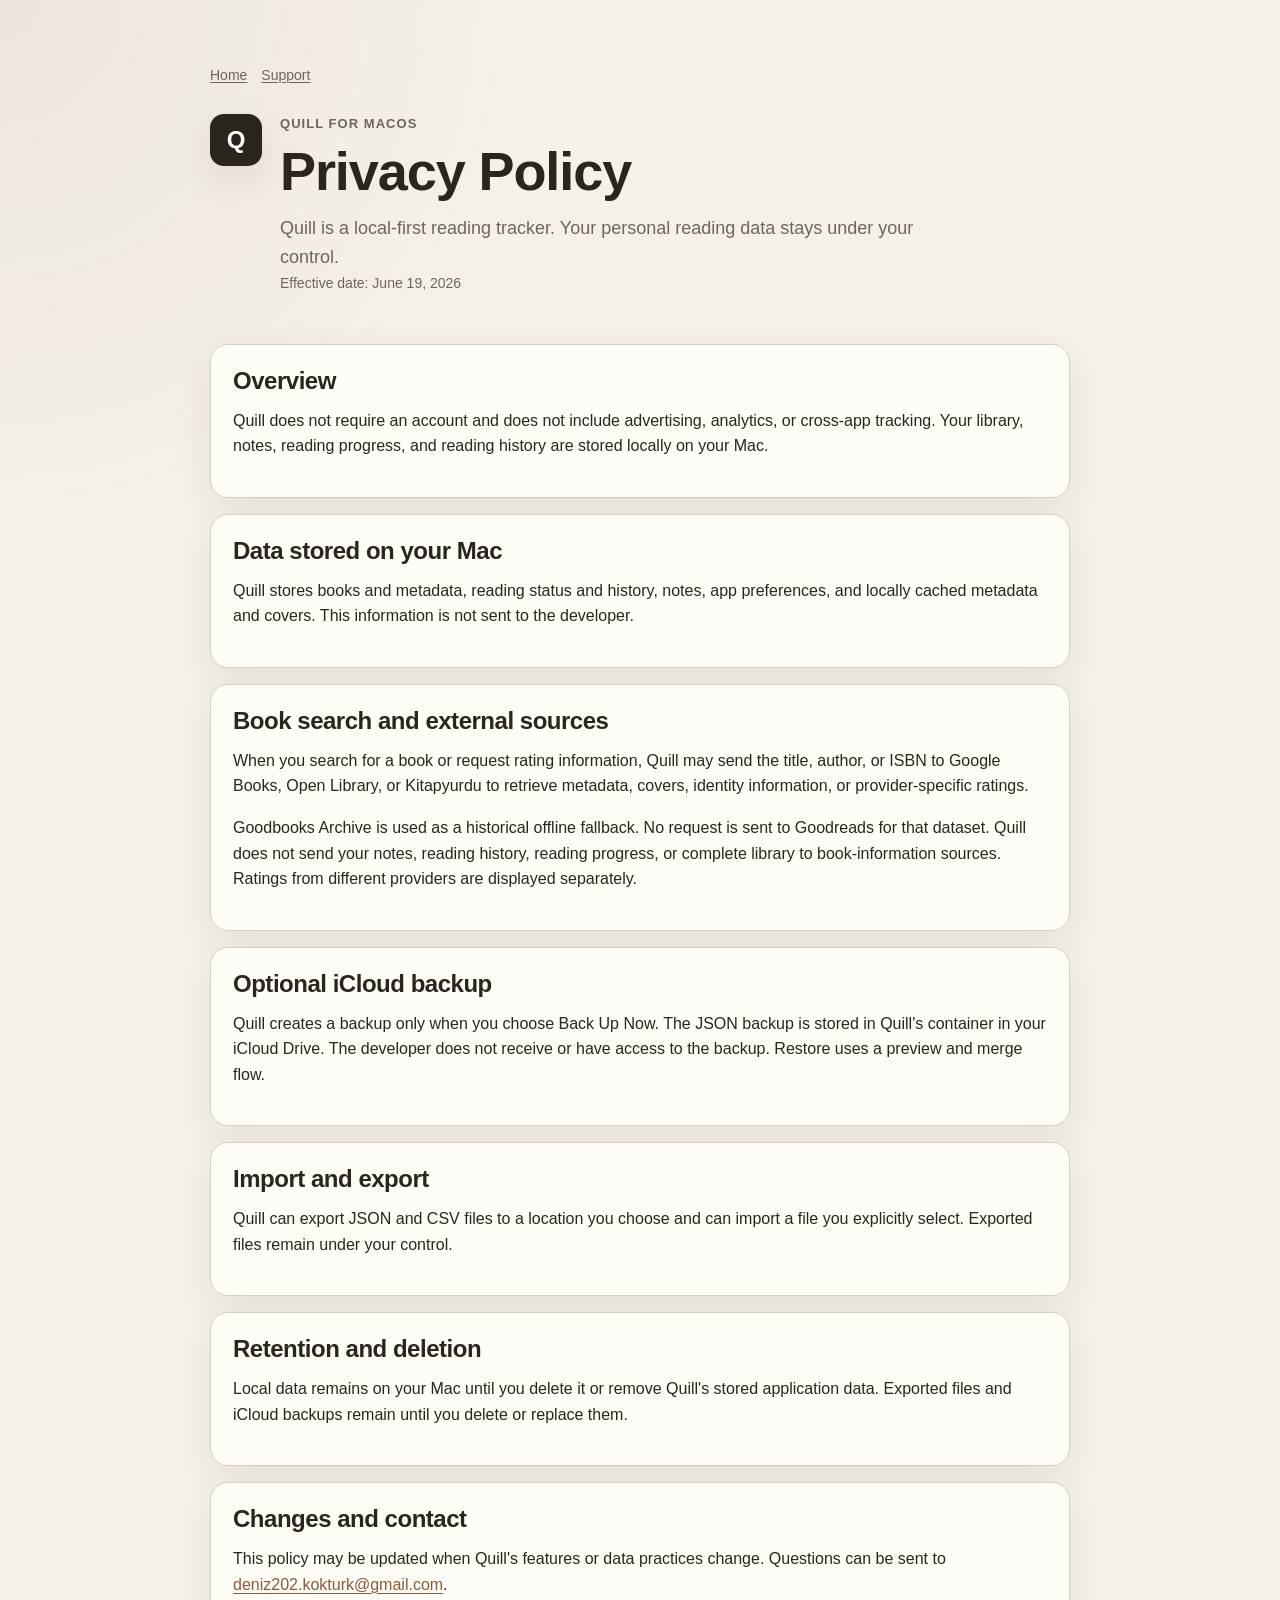
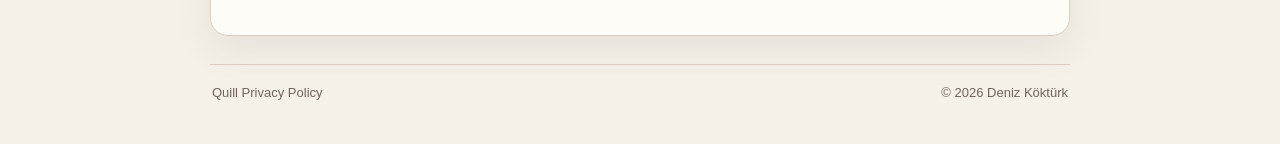
==== privacy.html @ 248c1a0f "Add Quill privacy policy" ====
<!doctype html>
<html lang="en">
<head>
  <meta charset="utf-8">
  <meta name="viewport" content="width=device-width, initial-scale=1">
  <meta name="description" content="Privacy Policy for Quill for macOS.">
  <title>Quill — Privacy Policy</title>
  <link rel="stylesheet" href="styles.css">
</head>
<body>
  <main class="shell">
    <nav class="nav"><a href="index.html">Home</a><a href="support.html">Support</a></nav>
    <header class="hero">
      <div class="mark" aria-hidden="true">Q</div>
      <div>
        <p class="eyebrow">Quill for macOS</p>
        <h1>Privacy Policy</h1>
        <p class="lede">Quill is a local-first reading tracker. Your personal reading data stays under your control.</p>
        <p class="meta">Effective date: June 19, 2026</p>
      </div>
    </header>

    <section class="policy-section">
      <h2>Overview</h2>
      <p>Quill does not require an account and does not include advertising, analytics, or cross-app tracking. Your library, notes, reading progress, and reading history are stored locally on your Mac.</p>
    </section>

    <section class="policy-section">
      <h2>Data stored on your Mac</h2>
      <p>Quill stores books and metadata, reading status and history, notes, app preferences, and locally cached metadata and covers. This information is not sent to the developer.</p>
    </section>

    <section class="policy-section">
      <h2>Book search and external sources</h2>
      <p>When you search for a book or request rating information, Quill may send the title, author, or ISBN to Google Books, Open Library, or Kitapyurdu to retrieve metadata, covers, identity information, or provider-specific ratings.</p>
      <p>Goodbooks Archive is used as a historical offline fallback. No request is sent to Goodreads for that dataset. Quill does not send your notes, reading history, reading progress, or complete library to book-information sources. Ratings from different providers are displayed separately.</p>
    </section>

    <section class="policy-section">
      <h2>Optional iCloud backup</h2>
      <p>Quill creates a backup only when you choose Back Up Now. The JSON backup is stored in Quill's container in your iCloud Drive. The developer does not receive or have access to the backup. Restore uses a preview and merge flow.</p>
    </section>

    <section class="policy-section">
      <h2>Import and export</h2>
      <p>Quill can export JSON and CSV files to a location you choose and can import a file you explicitly select. Exported files remain under your control.</p>
    </section>

    <section class="policy-section">
      <h2>Retention and deletion</h2>
      <p>Local data remains on your Mac until you delete it or remove Quill's stored application data. Exported files and iCloud backups remain until you delete or replace them.</p>
    </section>

    <section class="policy-section">
      <h2>Changes and contact</h2>
      <p>This policy may be updated when Quill's features or data practices change. Questions can be sent to <a href="mailto:deniz202.kokturk@gmail.com">deniz202.kokturk@gmail.com</a>.</p>
    </section>

    <footer><span>Quill Privacy Policy</span><span>© 2026 Deniz Köktürk</span></footer>
  </main>
</body>
</html>
---- styles.css ----
:root {
  color-scheme: light dark;
  --bg: #f5f1e9;
  --surface: #fffdf8;
  --surface-muted: #eee7dc;
  --text: #2b251f;
  --muted: #6f655b;
  --line: #d8cec1;
  --accent: #8a5a3b;
  --accent-soft: #ead9ca;
  --shadow: 0 14px 38px rgba(55, 42, 29, 0.08);
}

* {
  box-sizing: border-box;
}

html {
  background: var(--bg);
}

body {
  margin: 0;
  min-height: 100vh;
  background:
    radial-gradient(circle at top left, rgba(138, 90, 59, 0.08), transparent 34rem),
    var(--bg);
  color: var(--text);
  font-family: -apple-system, BlinkMacSystemFont, "SF Pro Text", "Segoe UI", sans-serif;
  line-height: 1.6;
}

a {
  color: var(--accent);
  text-decoration-thickness: 1px;
  text-underline-offset: 0.16em;
}

a:hover {
  text-decoration-thickness: 2px;
}

.shell {
  width: min(860px, calc(100% - 40px));
  margin: 0 auto;
  padding: 64px 0 40px;
}

.hero {
  display: flex;
  align-items: flex-start;
  gap: 18px;
  margin-bottom: 36px;
}

.mark {
  display: grid;
  place-items: center;
  flex: 0 0 52px;
  width: 52px;
  height: 52px;
  border-radius: 14px;
  background: var(--text);
  color: var(--surface);
  font-size: 24px;
  font-weight: 700;
  box-shadow: var(--shadow);
}

.eyebrow {
  margin: 0 0 4px;
  color: var(--muted);
  font-size: 13px;
  font-weight: 650;
  letter-spacing: 0.08em;
  text-transform: uppercase;
}

h1,
h2,
h3 {
  margin-top: 0;
  line-height: 1.2;
  letter-spacing: -0.02em;
}

h1 {
  margin-bottom: 10px;
  font-size: clamp(34px, 6vw, 54px);
}

h2 {
  margin-bottom: 12px;
  font-size: 24px;
}

h3 {
  margin-bottom: 8px;
  font-size: 18px;
}

p,
ul {
  margin-top: 0;
}

.lede {
  max-width: 660px;
  margin-bottom: 0;
  color: var(--muted);
  font-size: 18px;
}

.card-grid {
  display: grid;
  grid-template-columns: repeat(2, minmax(0, 1fr));
  gap: 16px;
  margin-bottom: 20px;
}

.card-link,
.panel,
.policy-section {
  border: 1px solid var(--line);
  border-radius: 18px;
  background: color-mix(in srgb, var(--surface) 94%, transparent);
  box-shadow: var(--shadow);
}

.card-link {
  position: relative;
  display: flex;
  min-height: 176px;
  flex-direction: column;
  gap: 8px;
  padding: 22px;
  color: inherit;
  text-decoration: none;
  transition: transform 160ms ease, border-color 160ms ease;
}

.card-link:hover {
  transform: translateY(-2px);
  border-color: var(--accent);
}

.card-label {
  font-size: 20px;
  font-weight: 700;
}

.card-copy {
  color: var(--muted);
}

.arrow {
  margin-top: auto;
  color: var(--accent);
  font-size: 22px;
}

.panel,
.policy-section {
  margin-bottom: 16px;
  padding: 22px;
}

.meta {
  color: var(--muted);
  font-size: 14px;
}

.notice {
  border-left: 3px solid var(--accent);
  padding: 12px 14px;
  border-radius: 0 10px 10px 0;
  background: var(--accent-soft);
  color: #4f3828;
}

.nav {
  display: flex;
  gap: 14px;
  margin: 0 0 28px;
  font-size: 14px;
}

.nav a {
  color: var(--muted);
}

ul {
  padding-left: 22px;
}

li + li {
  margin-top: 7px;
}

code {
  border-radius: 6px;
  background: var(--surface-muted);
  padding: 2px 6px;
  font-family: ui-monospace, "SFMono-Regular", Menlo, monospace;
  font-size: 0.92em;
}

footer {
  display: flex;
  justify-content: space-between;
  gap: 20px;
  margin-top: 28px;
  padding: 18px 2px 0;
  border-top: 1px solid var(--line);
  color: var(--muted);
  font-size: 13px;
}

@media (max-width: 680px) {
  .shell {
    width: min(100% - 28px, 860px);
    padding-top: 36px;
  }

  .hero {
    gap: 14px;
  }

  .mark {
    flex-basis: 44px;
    width: 44px;
    height: 44px;
    border-radius: 12px;
    font-size: 20px;
  }

  .card-grid {
    grid-template-columns: 1fr;
  }

  .card-link {
    min-height: 150px;
  }

  footer {
    flex-direction: column;
    gap: 4px;
  }
}

@media (prefers-color-scheme: dark) {
  :root {
    --bg: #181513;
    --surface: #211d1a;
    --surface-muted: #2d2722;
    --text: #f2ebe3;
    --muted: #b8ada2;
    --line: #3c342e;
    --accent: #d5a27f;
    --accent-soft: #3d2c22;
    --shadow: 0 14px 38px rgba(0, 0, 0, 0.22);
  }

  .notice {
    color: #f1d7c4;
  }
}
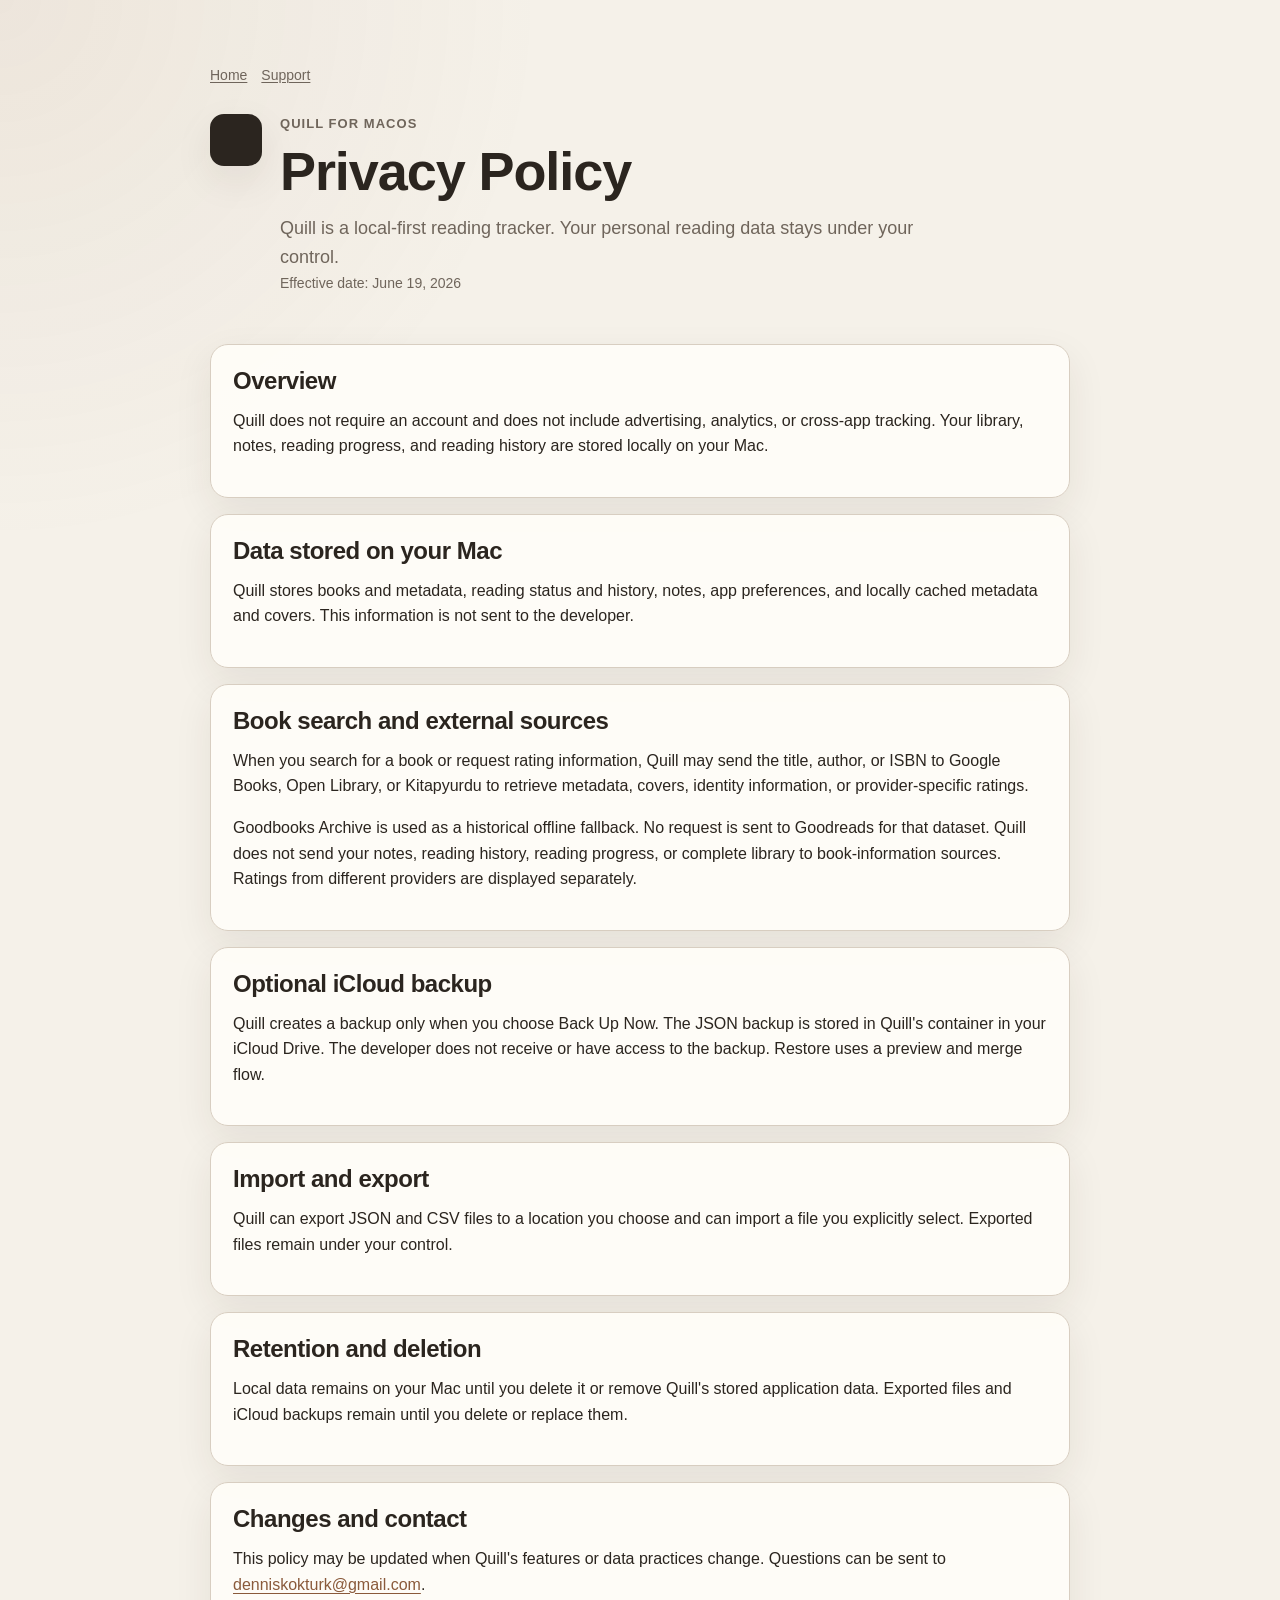
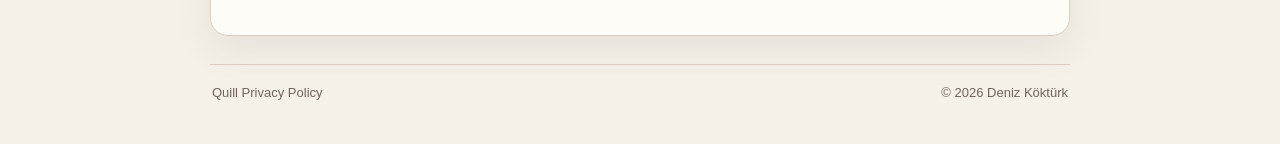
==== commit 62c5f1e8: "Update privacy page branding and contact email" ====
--- a/privacy.html
+++ b/privacy.html
@@ -11,7 +11,7 @@
   <main class="shell">
     <nav class="nav"><a href="index.html">Home</a><a href="support.html">Support</a></nav>
     <header class="hero">
-      <div class="mark" aria-hidden="true">Q</div>
+      <div class="mark" role="img" aria-label="Quill logo"></div>
       <div>
         <p class="eyebrow">Quill for macOS</p>
         <h1>Privacy Policy</h1>
@@ -53,7 +53,7 @@
 
     <section class="policy-section">
       <h2>Changes and contact</h2>
-      <p>This policy may be updated when Quill's features or data practices change. Questions can be sent to <a href="mailto:deniz202.kokturk@gmail.com">deniz202.kokturk@gmail.com</a>.</p>
+      <p>This policy may be updated when Quill's features or data practices change. Questions can be sent to <a href="mailto:denniskokturk@gmail.com">denniskokturk@gmail.com</a>.</p>
     </section>
 
     <footer><span>Quill Privacy Policy</span><span>© 2026 Deniz Köktürk</span></footer>
